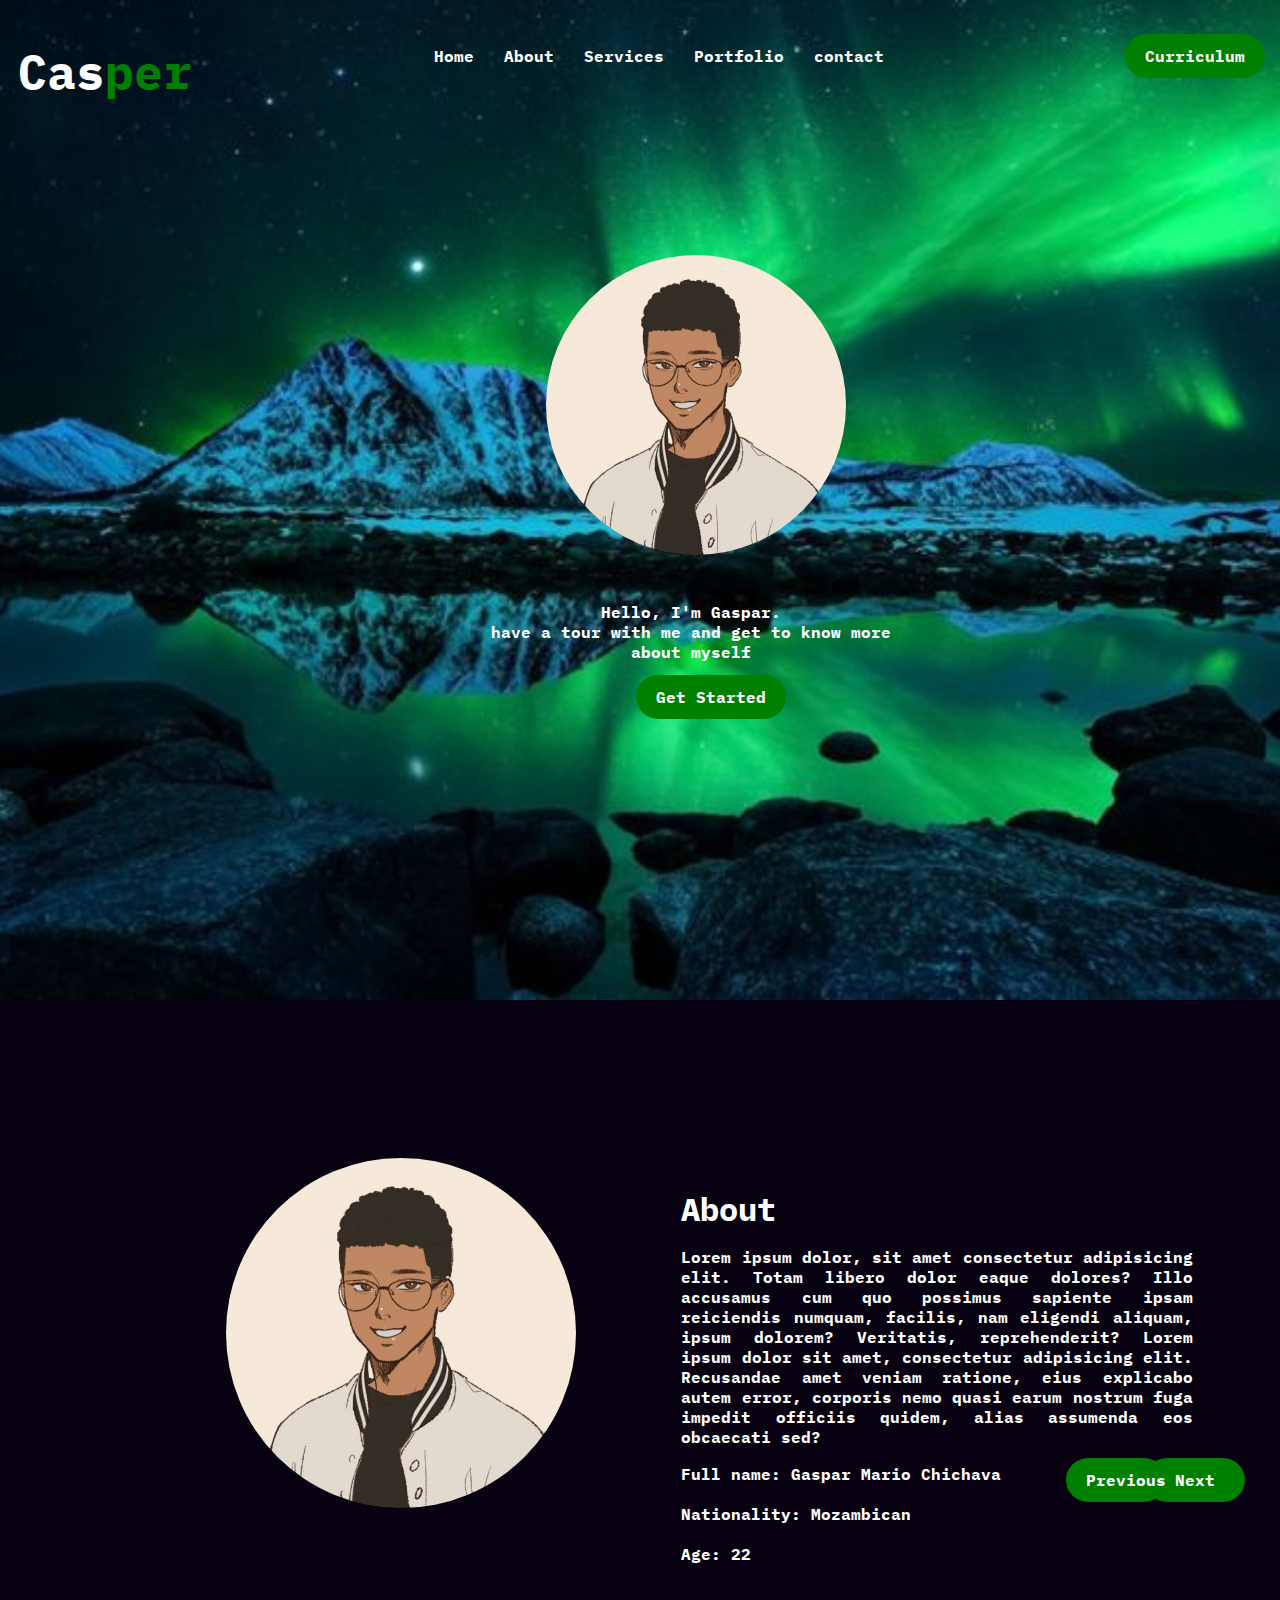
==== code/index.html @ 2fce5067 "First commit: hero and about section done" ====
<!DOCTYPE html>
<html lang="en">
<head>
    <link rel="stylesheet" href="style.css">
    <meta charset="UTF-8">
    <meta name="viewport" content="width=device-width, initial-scale=1.0">
    <title>Portfolio</title>
    <link rel="preconnect" href="https://fonts.googleapis.com">
<link rel="preconnect" href="https://fonts.gstatic.com" crossorigin>
<link href="https://fonts.googleapis.com/css2?family=Caveat&family=IBM+Plex+Mono:wght@100&display=swap" rel="stylesheet">
</head>
<body>
    <div class="hero" id="home">

        <nav>
         <h2 class="logo">
            Cas<span>per</span>
         </h2>
         <ul>
            <li><a href="#">Home</a></li>
            <li><a href="#all">About</a></li>
            <li><a href="#">Services</a></li>
            <li><a href="#">Portfolio</a></li>  
            <li><a href="#">contact</a></li>
         </ul>

         <button type="button">Curriculum</button>

        </nav>
        <div class="intro">
            <div class="coder"> </div>
            <p>Hello, I'm Gaspar. <br>
             have a tour with me and get to know more about myself
            </p>
            
            
            <a href="#all"><button type="button" class="start">Get Started</button></a>
       
    </div>

</div>
    

<div id="all">
    <div class="image-placer about">
        <img src="../assets/images/cj.jpeg" alt="">
    </div>



    <div class="about-stuff about">
        <h2>
            About
        </h2>
        
        

        <p>
            Lorem ipsum dolor, sit amet consectetur adipisicing elit. Totam libero dolor eaque dolores? Illo accusamus cum quo possimus sapiente ipsam reiciendis numquam, facilis, nam eligendi aliquam, ipsum dolorem? Veritatis, reprehenderit?
            Lorem ipsum dolor sit amet, consectetur adipisicing elit. Recusandae amet veniam ratione, eius explicabo autem error, corporis nemo quasi earum nostrum fuga impedit officiis quidem, alias assumenda eos obcaecati sed?
        </p>
        
         

        <ul>
            <li><b>Full name:</b> Gaspar Mario Chichava</li>
            <br>
            <li><b>Nationality:</b> Mozambican</li>
            <br>
            <li><b>Age:</b> 22</li>
        </ul>

         <a href=""><button type="button" class="about-btn next">next</button></a>
        <a href="#home"><button type="button" class="about-btn previous">previous</button></a>
    </div>

</div>

</body>
</html>
---- code/style.css ----
*{
    padding: 0;
    margin: 0;
    /*box-sizing: border-box;
    /*font-family: 'Caveat', cursive;*/
    font-family: 'IBM Plex Mono', monospace;
    font-weight: bolder;
    /*overflow: hidden;*/
    scroll-behavior: smooth;
}

body{
    background-color: rgb(7, 1, 17);
}
.hero{
    height: 1000px;
    width: 100%;
    background-image: url(../assets/images/lofoten.jpeg);
    background-size: cover;
    background-position: center;
}

nav{
    display: flex;
    align-items: center;
    justify-content: space-between;
    padding-top: 10px;
    padding-right: 15px;
    
    
}

.logo{
    color: white;
    font-size: 3rem;

}

span{
    color: green;
}

nav ul li {
    list-style-type: none;
    display: inline-block;
    padding: 20px 10px;
    

}

nav ul li a {
    color: white;
    text-decoration: none;
    font-weight: bold;
    
}

nav ul li a:hover{
    color: green;
    transform: .3s;
}

button{
    border: none;
    background: green;
    padding: 12px 20px;
    border-radius: 30px;
    color: white;
    font-weight: bold;
    font-size: 1em;
    transition: .4s;
}

button:hover{
    transform: scale(1.1);
    cursor: pointer;
}

.intro{
    
    height: 600px;
    width: 500px;
    align-items: center;
    position: absolute;
    top: 15%;
    left: 36%;
    text-align: center;
}



.coder{
    height: 300px;
    width: 300px;
    border-radius: 50%;
    background-image: url(../assets/images/cj.jpeg);
    background-position: center;
    background-size: cover;
    position: relative;
    top: 20% ;
    left: 17%;
}

.intro p{
    position: absolute;
    top: 75%;
    color: white;
    text-align: center;
}

.intro .start {
    border: none;
    background: green;
    padding: 12px 20px;
    border-radius: 30px;
    color: white;
    font-weight: bold;
    font-size: 1em;
    transition: .4s;
    position: absolute;
    top: 90%;
    left: 35%;
}

#all{
    margin-top: 3%;
    font-weight: bold;
    height: 100vh;
    width: 100%;
}

.about{
    color: white;
    margin-top: 30px;
    height: 400px;
    width: 47%;
    margin-left: 15px;
    margin-right: 15px;
    margin-bottom: 10px;
    position: relative;
    top: 10%;
}

.image-placer{
    /*background-color: aqua;*/
    float: left;
    align-items: center;
    background-position: center;
}

.image-placer img{
    height: 350px;
    width: 350px;
    border-radius: 50%;
    position: relative;
    top: 0;
    left: 35%;
}

.about-stuff{
    /*background-color: red;*/
    float: right;

}

.about-stuff ul, h2, p{
    margin-left: 18px;
    
}

p {
    width: 85%;
    text-align: justify;
    margin-top: 17px;
}

h2{
    margin-top: 30px;
    font-size: 2rem;
}

ul{
    list-style-type: none;
}

.about-stuff ul{
    padding-top: 17px;
}

.about-stuff ul{
    padding-top: 17px;
}

.about-btn{
    width: 100px;
    position: absolute;
    top: 75%;
    align-items: center;
    text-transform: capitalize;
}

.next {
    left: 80%;
}

.previous {
    left: 67%;
}
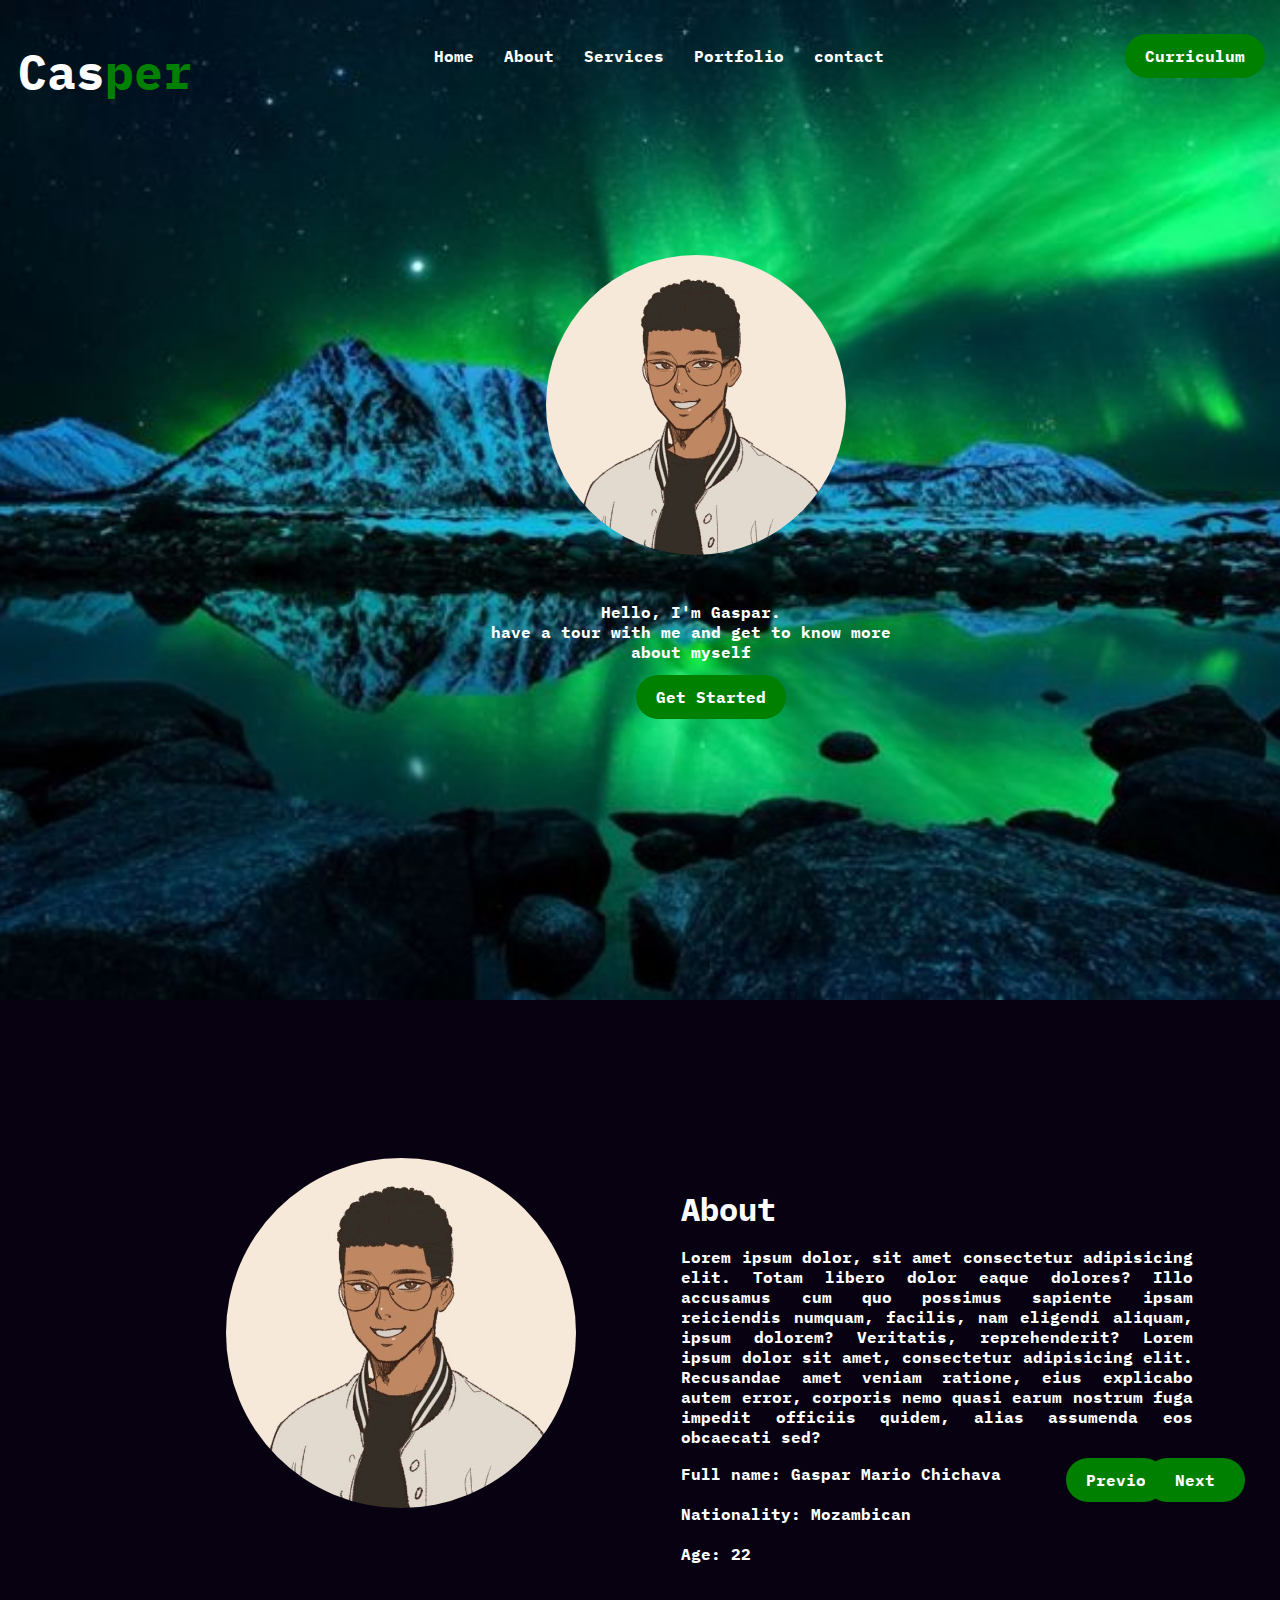
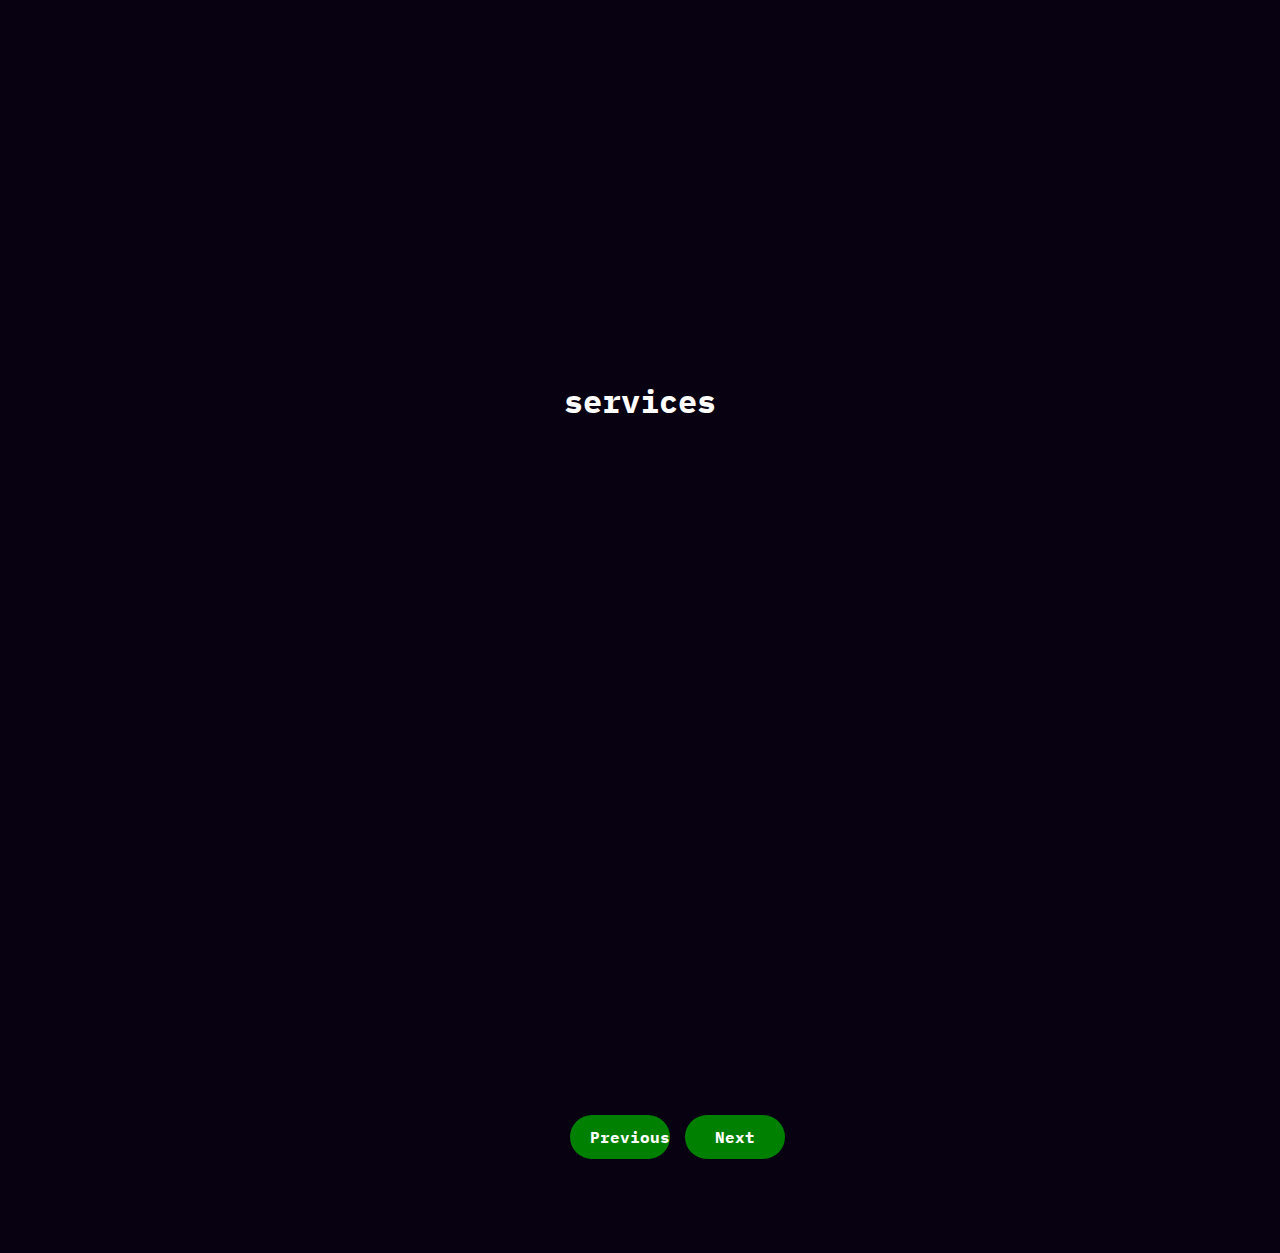
==== commit 1b7e7a4e: "Added services section, missing cards displaying the services" ====
--- a/code/index.html
+++ b/code/index.html
@@ -19,7 +19,7 @@
          <ul>
             <li><a href="#">Home</a></li>
             <li><a href="#all">About</a></li>
-            <li><a href="#">Services</a></li>
+            <li><a href="#services">Services</a></li>
             <li><a href="#">Portfolio</a></li>  
             <li><a href="#">contact</a></li>
          </ul>
@@ -69,10 +69,24 @@
             <br>
             <li><b>Age:</b> 22</li>
         </ul>
+        
+        <a href="#home"><button type="button" class="about-btn previous">previous</button></a>
+        <a href="#services"><button type="button" class="about-btn next">next</button></a>
+        
+    </div>
 
-         <a href=""><button type="button" class="about-btn next">next</button></a>
-        <a href="#home"><button type="button" class="about-btn previous">previous</button></a>
-    </div>
+</div>
+
+<!-- Services section below-->
+
+<div id="services">
+
+<h1>
+    services
+</h1>
+
+<a href="#all"><button type="button" class="service-btn sleft ">previous</button></a>
+<a href="#"><button type="button" class="service-btn sright">next</button></a>
 
 </div>
 
--- a/code/style.css
+++ b/code/style.css
@@ -7,6 +7,7 @@
     font-weight: bolder;
     /*overflow: hidden;*/
     scroll-behavior: smooth;
+    color: white;
 }
 
 body{
@@ -62,6 +63,7 @@
 
 button{
     border: none;
+    text-transform: capitalize;
     background: green;
     padding: 12px 20px;
     border-radius: 30px;
@@ -205,4 +207,27 @@
 
 .previous {
     left: 67%;
+}
+
+#services {
+    height: 100vh;
+    width: 100%;
+    margin-top: 15px;
+}
+#services h1{
+    position: relative;
+    top: 3%;
+    text-align: center;
+}
+
+.service-btn {
+    position: relative;
+    left: 44.5%;
+    top: 80%;
+    width: 100px;
+    align-items: center;
+}
+
+.sright{
+    margin-left: 5px;
 }